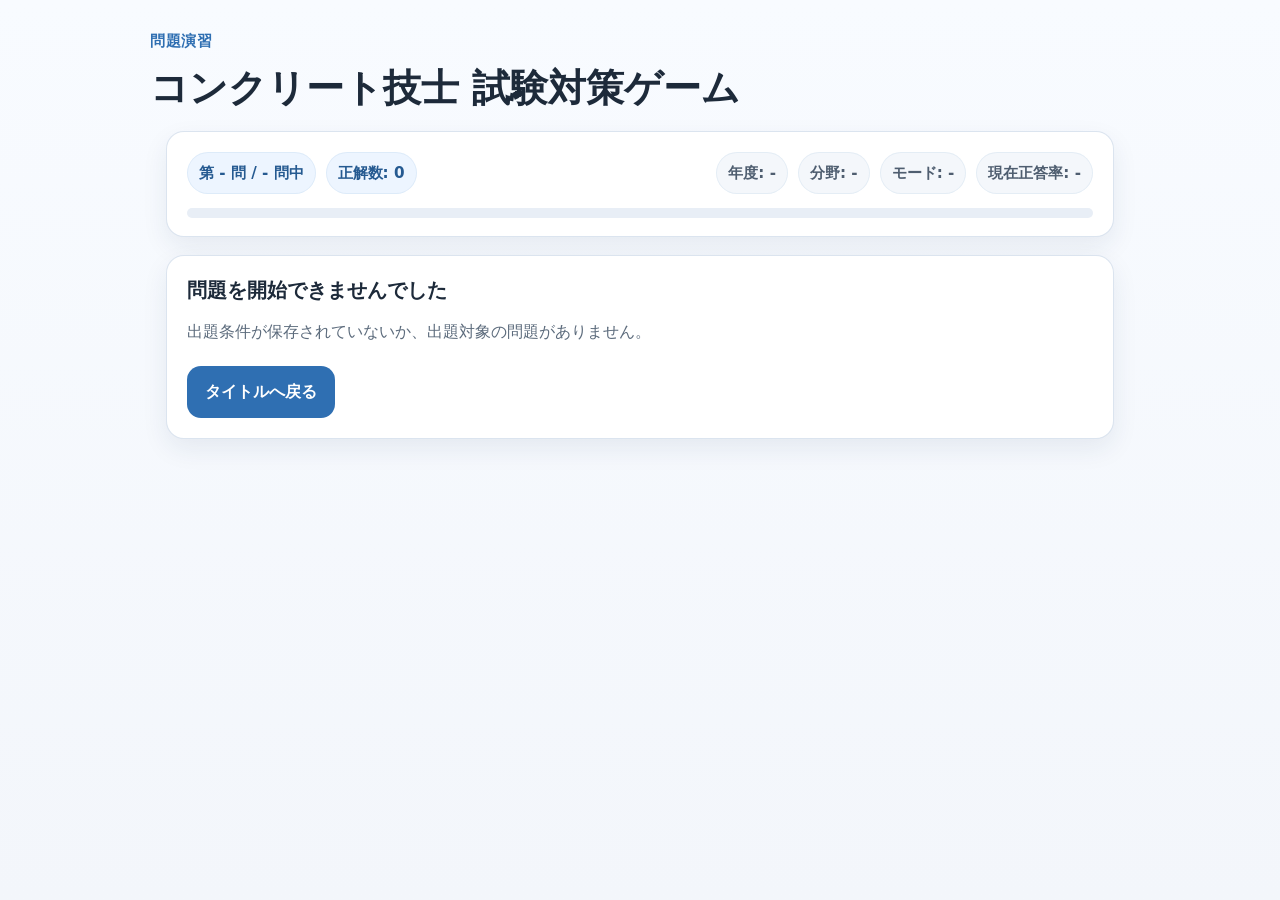
==== quiz.html @ 1d89bf24 "フォルダ移動" ====
<!DOCTYPE html>
<html lang="ja">
<head>
  <meta charset="UTF-8" />
  <meta name="viewport" content="width=device-width, initial-scale=1, viewport-fit=cover" />
  <title>問題演習 | コンクリート技士 試験対策ゲーム</title>
  <link rel="stylesheet" href="style.css" />
  <meta name="theme-color" content="#2f6fb2" />
  <link rel="manifest" href="manifest.webmanifest" />
  <link rel="icon" href="icon.svg" type="image/svg+xml" />
  <link rel="apple-touch-icon" href="apple-touch-icon.png" />
</head>
<body data-page="quiz">
  <div class="app-shell">
    <header class="page-header compact-header">
      <div class="header-inner">
        <p class="eyebrow">問題演習</p>
        <h1>コンクリート技士 試験対策ゲーム</h1>
      </div>
    </header>

    <main class="page-main">
      <section class="card quiz-status-card">
        <div class="quiz-topbar">
          <div class="status-group">
            <span class="badge" id="progressBadge">第 - 問 / - 問中</span>
            <span class="badge" id="scoreBadge">正解数: 0</span>
          </div>
          <div class="status-group">
            <span class="badge badge-muted" id="yearBadge">年度: -</span>
            <span class="badge badge-muted" id="categoryBadge">分野: -</span>
            <span class="badge badge-muted" id="modeBadge">モード: -</span>
            <span class="badge badge-muted" id="accuracyBadge">現在正答率: -</span>
          </div>
        </div>

        <div class="progressbar" aria-hidden="true">
          <div id="progressBarFill" class="progressbar-fill"></div>
        </div>
      </section>

      <section id="quizArea" class="card">
        <div class="meta-row">
          <div class="meta-tags" id="questionTags"></div>
        </div>

        <h2 class="question-number" id="questionNumber">問題 1</h2>
        <div class="question-stem" id="questionStem">問題文を読み込み中です。</div>

        <div id="optionsContainer" class="options-list" role="group" aria-label="選択肢一覧"></div>

        <div id="feedbackArea" class="feedback-area is-hidden" aria-live="polite">
          <div id="feedbackResult" class="feedback-result"></div>
          <div class="explanation-box">
            <h3>解説</h3>
            <p id="explanationText"></p>
          </div>
        </div>

        <div class="action-row action-row-spread">
          <button id="backToTitleButton" class="button button-secondary" type="button">タイトルへ戻る</button>
          <button id="nextButton" class="button button-primary is-hidden" type="button">次の問題へ</button>
        </div>
      </section>

      <section id="quizFallback" class="card is-hidden">
        <h2 class="section-title">問題を開始できませんでした</h2>
        <p class="text-block">
          出題条件が保存されていないか、出題対象の問題がありません。
        </p>
        <div class="action-row">
          <a href="index.html" class="button button-primary">タイトルへ戻る</a>
        </div>
      </section>
    </main>
  </div>

  <script src="questions.js"></script>
  <script src="app.js"></script>
  <script>if ("serviceWorker" in navigator) { window.addEventListener("load", () => navigator.serviceWorker.register("./service-worker.js").catch(() => {})); }</script>
</body>
</html>
---- style.css ----
:root {
  --bg: #f3f6fb;
  --card: #ffffff;
  --text: #1d2a3a;
  --text-sub: #5c6b7c;
  --line: #d8e2ee;
  --primary: #2f6fb2;
  --primary-dark: #255a91;
  --secondary: #eef4fb;
  --success: #1d8f57;
  --success-bg: #e8f7ef;
  --danger: #bf3f3f;
  --danger-bg: #fdeeee;
  --warning: #b97311;
  --shadow: 0 10px 26px rgba(24, 55, 92, 0.08);
  --radius: 18px;
  --radius-sm: 12px;
  --container: 980px;
  --tap-min: 52px;
}

*,
*::before,
*::after {
  box-sizing: border-box;
}

html {
  font-size: 16px;
  -webkit-text-size-adjust: 100%;
}

body {
  margin: 0;
  font-family: "Hiragino Sans", "Yu Gothic", "Meiryo", system-ui, -apple-system, BlinkMacSystemFont, sans-serif;
  color: var(--text);
  background: linear-gradient(180deg, #f8fbff 0%, #f3f6fb 100%);
  line-height: 1.75;
  word-break: break-word;
  overflow-wrap: anywhere;
}

img {
  max-width: 100%;
}

a {
  color: inherit;
  text-decoration: none;
}

code {
  padding: 0.1em 0.35em;
  border-radius: 8px;
  background: #eff4fa;
  font-family: Consolas, Monaco, monospace;
  font-size: 0.95em;
}

.app-shell {
  min-height: 100dvh;
}

.page-header {
  padding: 28px 16px 12px;
}

.compact-header {
  padding-bottom: 6px;
}

.header-inner {
  width: min(100%, var(--container));
  margin: 0 auto;
}

.eyebrow {
  margin: 0 0 8px;
  font-size: 0.95rem;
  font-weight: 700;
  color: var(--primary);
  letter-spacing: 0.04em;
}

h1 {
  margin: 0;
  font-size: clamp(1.8rem, 3.8vw, 2.4rem);
  line-height: 1.3;
}

.lead {
  margin: 14px 0 0;
  color: var(--text-sub);
  font-size: 1rem;
}

.page-main {
  width: min(100%, var(--container));
  margin: 0 auto;
  padding: 12px 16px 32px;
}

.card {
  background: var(--card);
  border: 1px solid rgba(216, 226, 238, 0.9);
  border-radius: var(--radius);
  padding: 20px;
  box-shadow: var(--shadow);
  margin-bottom: 18px;
}

.section-title {
  margin: 0 0 14px;
  font-size: 1.25rem;
  line-height: 1.4;
}

.settings-form {
  display: block;
}

.form-grid {
  display: grid;
  grid-template-columns: repeat(2, minmax(0, 1fr));
  gap: 16px;
}

.form-group {
  display: flex;
  flex-direction: column;
  gap: 8px;
}

label {
  font-weight: 700;
  color: var(--text);
}

select,
input,
button,
textarea {
  font: inherit;
}

select {
  width: 100%;
  min-height: 50px;
  padding: 12px 14px;
  border: 1px solid var(--line);
  border-radius: 12px;
  background: #fff;
  color: var(--text);
}

.info-box {
  margin-top: 18px;
  padding: 16px;
  border-radius: 14px;
  background: #f7fafe;
  border: 1px solid #dbe7f3;
}

.info-box h3 {
  margin: 0 0 8px;
  font-size: 1rem;
}

.feature-list {
  margin: 0;
  padding-left: 1.1em;
  color: var(--text-sub);
}

.feature-list li + li {
  margin-top: 6px;
}

.action-row {
  display: flex;
  flex-wrap: wrap;
  gap: 12px;
  margin-top: 20px;
}

.action-row-spread {
  justify-content: space-between;
  align-items: center;
}

.button {
  display: inline-flex;
  align-items: center;
  justify-content: center;
  min-height: var(--tap-min);
  padding: 12px 18px;
  border: none;
  border-radius: 14px;
  cursor: pointer;
  font-weight: 700;
  text-align: center;
  transition: transform 0.16s ease, opacity 0.16s ease, background 0.16s ease;
}

.button:hover {
  transform: translateY(-1px);
}

.button:disabled {
  opacity: 0.55;
  cursor: not-allowed;
  transform: none;
}

.button-large {
  min-width: 180px;
}

.button-primary {
  background: var(--primary);
  color: #fff;
}

.button-primary:hover {
  background: var(--primary-dark);
}

.button-secondary {
  background: var(--secondary);
  color: var(--primary-dark);
  border: 1px solid #d7e5f5;
}

.form-message {
  margin: 14px 0 0;
  color: var(--danger);
  font-weight: 700;
  min-height: 1.5em;
}

.dashboard-grid,
.result-summary-grid {
  display: grid;
  grid-template-columns: repeat(4, minmax(0, 1fr));
  gap: 14px;
}

.dashboard-card {
  padding: 16px;
  border-radius: 14px;
  background: #f8fbff;
  border: 1px solid #dce8f5;
}

.dashboard-card.large {
  padding: 18px;
}

.dashboard-label {
  display: block;
  color: var(--text-sub);
  font-size: 0.92rem;
  margin-bottom: 8px;
}

.dashboard-card strong {
  font-size: 1.35rem;
  line-height: 1.3;
}

.text-block {
  margin: 0 0 12px;
  color: var(--text-sub);
}

.text-block:last-child {
  margin-bottom: 0;
}

.quiz-status-card {
  padding-bottom: 18px;
}

.quiz-topbar {
  display: flex;
  justify-content: space-between;
  gap: 12px;
  flex-wrap: wrap;
}

.status-group {
  display: flex;
  flex-wrap: wrap;
  gap: 10px;
}

.badge {
  display: inline-flex;
  align-items: center;
  min-height: 38px;
  padding: 8px 12px;
  border-radius: 999px;
  background: #edf5ff;
  color: var(--primary-dark);
  font-weight: 700;
  font-size: 0.95rem;
}

.badge-muted {
  background: #f4f7fb;
  color: #4f5e70;
}

.progressbar {
  width: 100%;
  height: 10px;
  margin-top: 14px;
  border-radius: 999px;
  background: #e8eef6;
  overflow: hidden;
}

.progressbar-fill {
  width: 0%;
  height: 100%;
  background: linear-gradient(90deg, #2f6fb2 0%, #5c98d6 100%);
  transition: width 0.24s ease;
}

.meta-row {
  display: flex;
  justify-content: space-between;
  align-items: center;
  gap: 10px;
  margin-bottom: 8px;
}

.meta-tags {
  display: flex;
  flex-wrap: wrap;
  gap: 8px;
}

.tag-chip {
  display: inline-flex;
  align-items: center;
  padding: 6px 10px;
  border-radius: 999px;
  background: #f3f7fc;
  border: 1px solid #d9e4f0;
  color: #445467;
  font-size: 0.9rem;
  font-weight: 700;
}

.question-number {
  margin: 10px 0 12px;
  font-size: 1.25rem;
}

.question-stem {
  margin-bottom: 18px;
  padding: 16px;
  border-radius: 14px;
  background: #fbfdff;
  border: 1px solid #dde7f1;
  font-size: 1.04rem;
  line-height: 1.9;
  white-space: pre-wrap;
}

.options-list {
  display: grid;
  gap: 12px;
}

.option-button {
  width: 100%;
  min-height: 64px;
  padding: 16px 16px 16px 18px;
  border-radius: 16px;
  border: 1px solid #d7e3ef;
  background: #fff;
  text-align: left;
  color: var(--text);
  font-weight: 600;
  line-height: 1.75;
  cursor: pointer;
  transition: border-color 0.15s ease, background 0.15s ease, transform 0.15s ease;
}

.option-button:hover {
  border-color: #9fc0e3;
  background: #f8fbff;
}

.option-button:disabled {
  cursor: default;
  opacity: 1;
}

.option-button.correct {
  background: var(--success-bg);
  border-color: #7ad2a1;
  color: #155f3c;
}

.option-button.incorrect {
  background: var(--danger-bg);
  border-color: #ea9a9a;
  color: #8a2d2d;
}

.option-prefix {
  display: inline-flex;
  justify-content: center;
  align-items: center;
  width: 1.9em;
  height: 1.9em;
  margin-right: 10px;
  border-radius: 999px;
  background: #eef4fb;
  font-weight: 800;
  vertical-align: top;
}

.feedback-area {
  margin-top: 18px;
}

.feedback-result {
  margin-bottom: 12px;
  padding: 14px 16px;
  border-radius: 14px;
  font-weight: 800;
  font-size: 1rem;
}

.feedback-result.correct {
  color: #155f3c;
  background: var(--success-bg);
  border: 1px solid #9cddba;
}

.feedback-result.incorrect {
  color: #8a2d2d;
  background: var(--danger-bg);
  border: 1px solid #f1b1b1;
}

.explanation-box {
  padding: 16px;
  border-radius: 14px;
  background: #fafcff;
  border: 1px solid #dbe6f2;
}

.explanation-box h3 {
  margin: 0 0 8px;
  font-size: 1rem;
}

.explanation-box p {
  margin: 0;
  color: var(--text-sub);
  white-space: pre-wrap;
}

.review-list {
  display: grid;
  gap: 14px;
}

.review-card {
  padding: 16px;
  border-radius: 14px;
  background: #fbfdff;
  border: 1px solid #dde7f1;
}

.review-card h3 {
  margin: 0 0 10px;
  font-size: 1rem;
}

.review-meta {
  display: flex;
  flex-wrap: wrap;
  gap: 8px;
  margin-bottom: 10px;
}

.review-answer-row {
  display: grid;
  gap: 8px;
  margin-top: 10px;
}

.answer-line {
  padding: 10px 12px;
  border-radius: 12px;
  font-size: 0.96rem;
}

.answer-line.user {
  background: #fff4f4;
  border: 1px solid #f1c9c9;
}

.answer-line.correct {
  background: #edf9f2;
  border: 1px solid #b7e3ca;
}

.empty-message {
  margin: 0;
  color: var(--text-sub);
}

.is-hidden {
  display: none !important;
}

@media (max-width: 960px) {
  .dashboard-grid,
  .result-summary-grid {
    grid-template-columns: repeat(2, minmax(0, 1fr));
  }
}

@media (max-width: 720px) {
  .page-header {
    padding-top: 20px;
  }

  .card {
    padding: 16px;
    border-radius: 16px;
  }

  .form-grid {
    grid-template-columns: 1fr;
  }

  .quiz-topbar,
  .action-row-spread {
    flex-direction: column;
    align-items: stretch;
  }

  .button,
  .button-large {
    width: 100%;
  }

  .dashboard-grid,
  .result-summary-grid {
    grid-template-columns: 1fr;
  }

  .question-stem {
    padding: 14px;
    font-size: 1rem;
  }

  .option-button {
    min-height: 68px;
    padding: 14px 14px 14px 16px;
    font-size: 1rem;
  }

  .badge {
    width: 100%;
    justify-content: center;
  }
}

@media (max-width: 420px) {
  html {
    font-size: 15px;
  }

  .page-main {
    padding-left: 12px;
    padding-right: 12px;
  }

  .page-header {
    padding-left: 12px;
    padding-right: 12px;
  }

  h1 {
    font-size: 1.55rem;
  }

  .question-number {
    font-size: 1.14rem;
  }
}
.is-hidden {
  display: none !important;
}

.question-table-wrap {
  width: 100%;
  overflow-x: auto;
  margin-top: 12px;
  -webkit-overflow-scrolling: touch;
}

.question-table {
  width: 100%;
  min-width: 520px;
  border-collapse: collapse;
  background: #fff;
}

.question-table th,
.question-table td {
  border: 1px solid #d7e3ef;
  padding: 10px 12px;
  text-align: center;
  vertical-align: middle;
  white-space: nowrap;
}

.question-table th {
  background: #f3f7fc;
  font-weight: 700;
}

.feedback-result.is-correct {
  color: var(--success);
}

.feedback-result.is-wrong {
  color: var(--danger);
}

.option-button.correct {
  background: var(--success-bg);
  border-color: #a8dfc0;
}

.option-button.wrong {
  background: var(--danger-bg);
  border-color: #efb3b3;
}

.review-list {
  display: grid;
  gap: 16px;
}

.review-card {
  border: 1px solid #dce8f5;
  border-radius: 14px;
  padding: 16px;
  background: #fbfdff;
}

.review-meta {
  display: flex;
  flex-wrap: wrap;
  gap: 8px;
  margin-bottom: 10px;
}

.review-stem {
  margin-bottom: 12px;
  line-height: 1.85;
}

.review-options {
  list-style: none;
  padding: 0;
  margin: 0 0 12px;
  display: grid;
  gap: 8px;
}

.review-option {
  display: flex;
  gap: 10px;
  padding: 10px 12px;
  border: 1px solid #d7e3ef;
  border-radius: 12px;
  background: #fff;
}

.review-option.correct {
  background: var(--success-bg);
  border-color: #a8dfc0;
}

.review-option.wrong {
  background: var(--danger-bg);
  border-color: #efb3b3;
}

.review-option-label {
  font-weight: 700;
  min-width: 1.5em;
}

.review-explanation {
  line-height: 1.8;
}

.quick-note {
  margin: 12px 0 0;
  color: var(--text-sub);
  font-size: 0.95rem;
}

.badge {
  box-shadow: inset 0 0 0 1px rgba(47, 111, 178, 0.08);
}

.option-button {
  position: relative;
}

.option-button:active {
  transform: scale(0.995);
}

.option-button.correct,
.review-option.correct {
  border-color: #9ad3b3;
}

.option-button.wrong,
.review-option.wrong {
  border-color: #efb1b1;
}


.subtle-message {
  margin: 10px 0 0;
  color: var(--text-sub);
  min-height: 1.5em;
}

.button.is-hidden,
.is-hidden {
  display: none !important;
}

@media (max-width: 640px) {
  .action-row .button.button-large {
    width: 100%;
  }
}
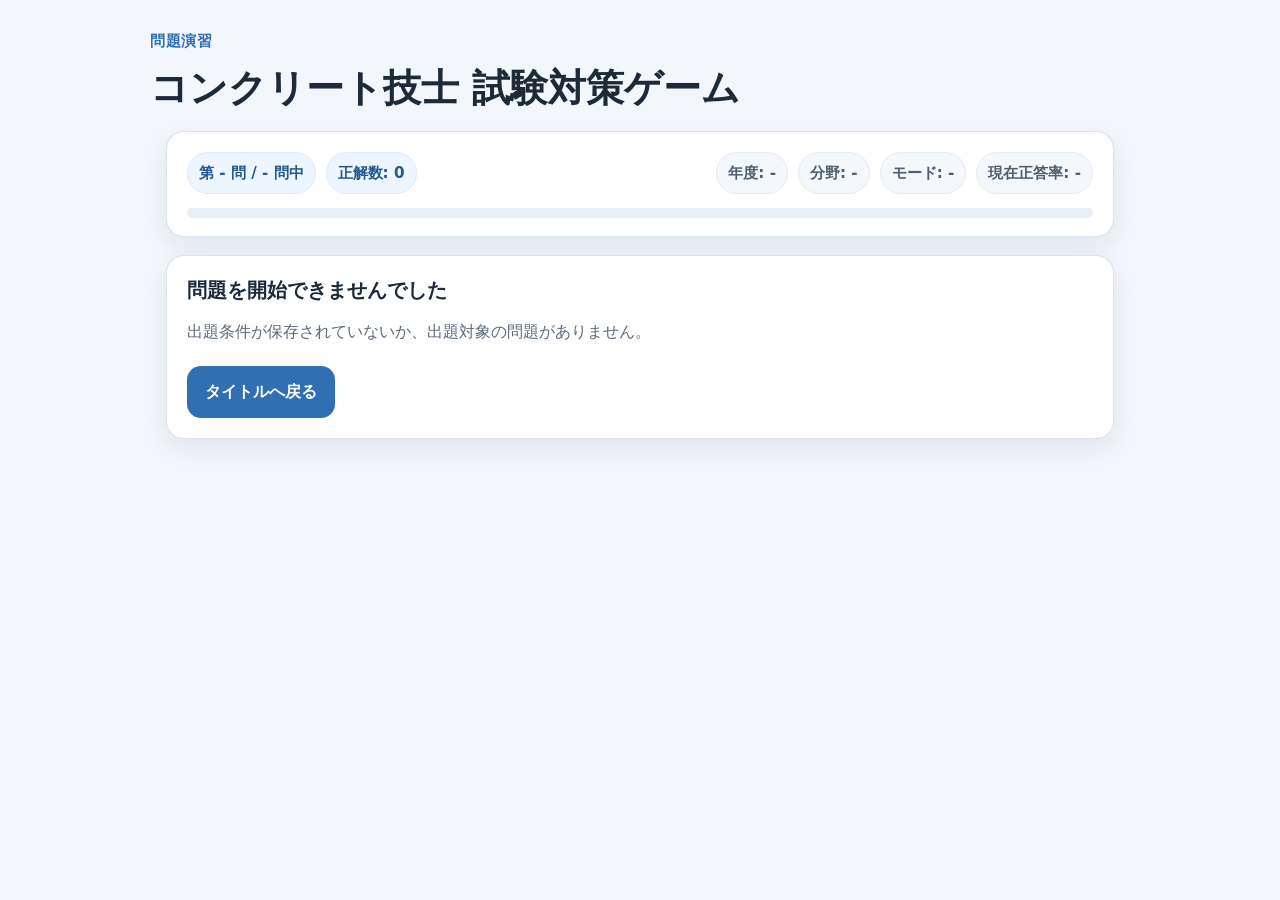
==== commit 150152b2: "ダークモード" ====
--- a/quiz.html
+++ b/quiz.html
@@ -4,13 +4,35 @@
   <meta charset="UTF-8" />
   <meta name="viewport" content="width=device-width, initial-scale=1, viewport-fit=cover" />
   <title>問題演習 | コンクリート技士 試験対策ゲーム</title>
-  <link rel="stylesheet" href="style.css" />
+  <link rel="stylesheet" href="style.css?v=20260420-2" />
+<script src="app.js?v=20260420-2"></script>
   <meta name="theme-color" content="#2f6fb2" />
-  <link rel="manifest" href="manifest.webmanifest" />
+  
   <link rel="icon" href="icon.svg" type="image/svg+xml" />
   <link rel="apple-touch-icon" href="apple-touch-icon.png" />
 </head>
 <body data-page="quiz">
+<script>
+(function () {
+  try {
+    const settings = JSON.parse(localStorage.getItem("concreteQuizSettings") || "{}");
+    const session = JSON.parse(localStorage.getItem("concreteQuizSession") || "{}");
+    const result = JSON.parse(localStorage.getItem("concreteQuizResult") || "{}");
+
+    const theme =
+      (session && session.settings && session.settings.theme) ||
+      (result && result.settings && result.settings.theme) ||
+      (settings && settings.theme) ||
+      "light";
+
+    if (theme === "dark") {
+      document.body.classList.add("theme-dark");
+    }
+  } catch (e) {
+    // 何もしない
+  }
+})();
+</script>
   <div class="app-shell">
     <header class="page-header compact-header">
       <div class="header-inner">
@@ -77,6 +99,6 @@
 
   <script src="questions.js"></script>
   <script src="app.js"></script>
-  <script>if ("serviceWorker" in navigator) { window.addEventListener("load", () => navigator.serviceWorker.register("./service-worker.js").catch(() => {})); }</script>
+ 
 </body>
 </html>
--- a/style.css
+++ b/style.css
@@ -1,3 +1,20 @@
+body.theme-dark {
+  --bg: #0f131a;
+  --card: #171c24;
+  --text: #eef3f8;
+  --text-sub: #a7b3c2;
+  --line: #2a3442;
+  --primary: #6aa8ff;
+  --primary-dark: #8bbcff;
+  --secondary: #202733;
+  --success: #47c27d;
+  --success-bg: #13271c;
+  --danger: #ff7b7b;
+  --danger-bg: #2c1618;
+  --warning: #ffbf69;
+  --shadow: 0 12px 30px rgba(0, 0, 0, 0.34);
+  color-scheme: dark;
+}
 :root {
   --bg: #f3f6fb;
   --card: #ffffff;
@@ -34,7 +51,7 @@
   margin: 0;
   font-family: "Hiragino Sans", "Yu Gothic", "Meiryo", system-ui, -apple-system, BlinkMacSystemFont, sans-serif;
   color: var(--text);
-  background: linear-gradient(180deg, #f8fbff 0%, #f3f6fb 100%);
+  background: var(--bg);
   line-height: 1.75;
   word-break: break-word;
   overflow-wrap: anywhere;
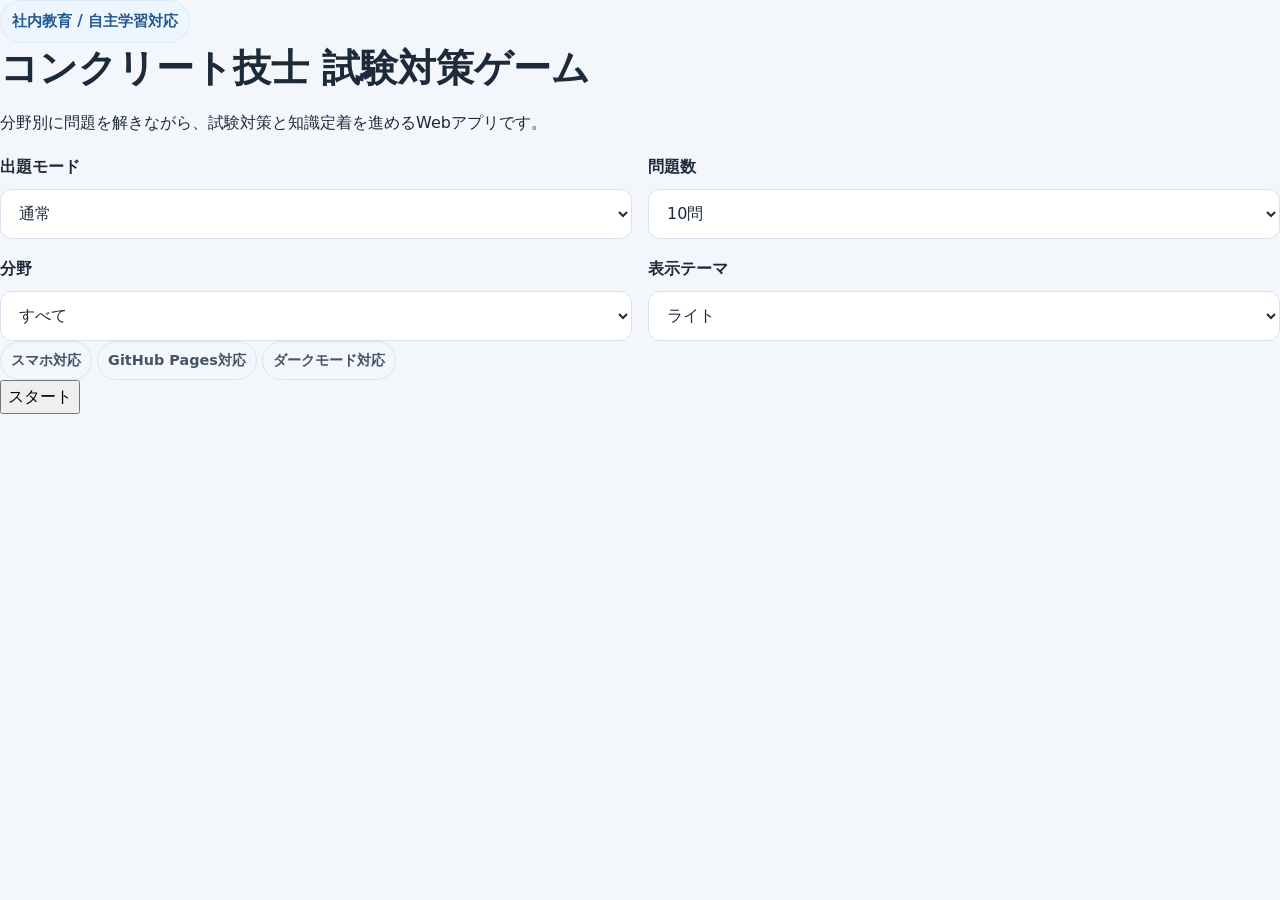
==== commit f3f145b4: "index,app,quiz張替え" ====
--- a/quiz.html
+++ b/quiz.html
@@ -3,102 +3,61 @@
 <head>
   <meta charset="UTF-8" />
   <meta name="viewport" content="width=device-width, initial-scale=1, viewport-fit=cover" />
-  <title>問題演習 | コンクリート技士 試験対策ゲーム</title>
-  <link rel="stylesheet" href="style.css?v=20260420-2" />
-<script src="app.js?v=20260420-2"></script>
-  <meta name="theme-color" content="#2f6fb2" />
-  
-  <link rel="icon" href="icon.svg" type="image/svg+xml" />
-  <link rel="apple-touch-icon" href="apple-touch-icon.png" />
+  <title>問題 | コンクリート技士 試験対策ゲーム</title>
+  <link rel="stylesheet" href="style.css?v=20260421-3" />
 </head>
-<body data-page="quiz">
-<script>
-(function () {
-  try {
-    const settings = JSON.parse(localStorage.getItem("concreteQuizSettings") || "{}");
-    const session = JSON.parse(localStorage.getItem("concreteQuizSession") || "{}");
-    const result = JSON.parse(localStorage.getItem("concreteQuizResult") || "{}");
+<body>
+  <script>
+    (function () {
+      try {
+        var theme = localStorage.getItem('theme') || 'light';
+        if (theme === 'dark') {
+          document.body.classList.add('theme-dark');
+        }
+      } catch (e) {}
+    })();
+  </script>
 
-    const theme =
-      (session && session.settings && session.settings.theme) ||
-      (result && result.settings && result.settings.theme) ||
-      (settings && settings.theme) ||
-      "light";
+  <main class="page-container quiz-shell">
+    <section id="quizArea" class="quiz-card">
+      <header class="quiz-header">
+        <div class="quiz-header-top">
+          <span id="modeBadge" class="badge">通常</span>
+          <span id="accuracyBadge" class="badge">正答率 --</span>
+        </div>
 
-    if (theme === "dark") {
-      document.body.classList.add("theme-dark");
-    }
-  } catch (e) {
-    // 何もしない
-  }
-})();
-</script>
-  <div class="app-shell">
-    <header class="page-header compact-header">
-      <div class="header-inner">
-        <p class="eyebrow">問題演習</p>
-        <h1>コンクリート技士 試験対策ゲーム</h1>
-      </div>
-    </header>
+        <h1 class="quiz-title">問題演習</h1>
 
-    <main class="page-main">
-      <section class="card quiz-status-card">
-        <div class="quiz-topbar">
-          <div class="status-group">
-            <span class="badge" id="progressBadge">第 - 問 / - 問中</span>
-            <span class="badge" id="scoreBadge">正解数: 0</span>
+        <div class="progress-wrap">
+          <div class="progress-meta">
+            <span id="progressText" class="progress-text">1 / 10</span>
+            <span id="categoryBadge" class="tag-chip">分野: --</span>
           </div>
-          <div class="status-group">
-            <span class="badge badge-muted" id="yearBadge">年度: -</span>
-            <span class="badge badge-muted" id="categoryBadge">分野: -</span>
-            <span class="badge badge-muted" id="modeBadge">モード: -</span>
-            <span class="badge badge-muted" id="accuracyBadge">現在正答率: -</span>
+          <div class="progress-bar">
+            <div id="progressFill" class="progress-fill"></div>
           </div>
         </div>
+      </header>
 
-        <div class="progressbar" aria-hidden="true">
-          <div id="progressBarFill" class="progressbar-fill"></div>
-        </div>
+      <section class="question-box">
+        <div id="questionNumber" class="question-number">第1問</div>
+        <div id="questionText" class="question-stem">ここに問題文が表示されます。</div>
       </section>
 
-      <section id="quizArea" class="card">
-        <div class="meta-row">
-          <div class="meta-tags" id="questionTags"></div>
-        </div>
+      <section id="optionsArea" class="option-list"></section>
 
-        <h2 class="question-number" id="questionNumber">問題 1</h2>
-        <div class="question-stem" id="questionStem">問題文を読み込み中です。</div>
-
-        <div id="optionsContainer" class="options-list" role="group" aria-label="選択肢一覧"></div>
-
-        <div id="feedbackArea" class="feedback-area is-hidden" aria-live="polite">
-          <div id="feedbackResult" class="feedback-result"></div>
-          <div class="explanation-box">
-            <h3>解説</h3>
-            <p id="explanationText"></p>
-          </div>
-        </div>
-
-        <div class="action-row action-row-spread">
-          <button id="backToTitleButton" class="button button-secondary" type="button">タイトルへ戻る</button>
-          <button id="nextButton" class="button button-primary is-hidden" type="button">次の問題へ</button>
-        </div>
+      <section id="feedbackArea" class="feedback-area hidden">
+        <div id="answerStatus" class="answer-status"></div>
+        <div id="explanationBox" class="explanation-box"></div>
       </section>
 
-      <section id="quizFallback" class="card is-hidden">
-        <h2 class="section-title">問題を開始できませんでした</h2>
-        <p class="text-block">
-          出題条件が保存されていないか、出題対象の問題がありません。
-        </p>
-        <div class="action-row">
-          <a href="index.html" class="button button-primary">タイトルへ戻る</a>
-        </div>
-      </section>
-    </main>
-  </div>
+      <div class="button-row quiz-button-row">
+        <button type="button" id="nextButton" class="primary-button hidden">次へ</button>
+      </div>
+    </section>
+  </main>
 
-  <script src="questions.js"></script>
-  <script src="app.js"></script>
- 
+  <script src="questions.js?v=20260421-3"></script>
+  <script src="app.js?v=20260421-3"></script>
 </body>
 </html>
--- a/style.css
+++ b/style.css
@@ -379,8 +379,9 @@
   margin-bottom: 18px;
   padding: 16px;
   border-radius: 14px;
-  background: #fbfdff;
-  border: 1px solid #dde7f1;
+  background: var(--secondary);
+  border: 1px solid var(--line);
+  color: var(--text);
   font-size: 1.04rem;
   line-height: 1.9;
   white-space: pre-wrap;
@@ -396,8 +397,8 @@
   min-height: 64px;
   padding: 16px 16px 16px 18px;
   border-radius: 16px;
-  border: 1px solid #d7e3ef;
-  background: #fff;
+  border: 1px solid var(--line);
+  background: var(--card);
   text-align: left;
   color: var(--text);
   font-weight: 600;
@@ -405,10 +406,9 @@
   cursor: pointer;
   transition: border-color 0.15s ease, background 0.15s ease, transform 0.15s ease;
 }
-
 .option-button:hover {
-  border-color: #9fc0e3;
-  background: #f8fbff;
+  border-color: var(--primary);
+  background: var(--secondary);
 }
 
 .option-button:disabled {
@@ -468,8 +468,8 @@
 .explanation-box {
   padding: 16px;
   border-radius: 14px;
-  background: #fafcff;
-  border: 1px solid #dbe6f2;
+  background: var(--secondary);
+  border: 1px solid var(--line);
 }
 
 .explanation-box h3 {
@@ -489,10 +489,10 @@
 }
 
 .review-card {
+  border: 1px solid var(--line);
+  border-radius: 14px;
   padding: 16px;
-  border-radius: 14px;
-  background: #fbfdff;
-  border: 1px solid #dde7f1;
+  background: var(--secondary);
 }
 
 .review-card h3 {
@@ -701,9 +701,10 @@
   display: flex;
   gap: 10px;
   padding: 10px 12px;
-  border: 1px solid #d7e3ef;
+  border: 1px solid var(--line);
   border-radius: 12px;
-  background: #fff;
+  background: var(--card);
+  color: var(--text);
 }
 
 .review-option.correct {
@@ -770,3 +771,80 @@
     width: 100%;
   }
 }
+body.theme-dark .question-stem,
+body.theme-dark .option-button,
+body.theme-dark .review-option,
+body.theme-dark .review-stem,
+body.theme-dark .review-explanation,
+body.theme-dark #questionStem,
+body.theme-dark #optionsContainer button {
+  color: var(--text) !important;
+}
+
+body.theme-dark .option-button strong,
+body.theme-dark .review-option-label {
+  color: var(--text) !important;
+}
+
+/* ===== 問題画面ダークモード 最終上書き ===== */
+body.theme-dark .quiz-status-card,
+body.theme-dark #quizArea,
+body.theme-dark #quizFallback,
+body.theme-dark .question-stem,
+body.theme-dark #questionStem,
+body.theme-dark .options-list,
+body.theme-dark .option-button,
+body.theme-dark .explanation-box,
+body.theme-dark #feedbackResult,
+body.theme-dark .tag-chip,
+body.theme-dark .badge,
+body.theme-dark .badge-muted {
+  color: #eef3f8 !important;
+}
+
+body.theme-dark .question-stem,
+body.theme-dark #questionStem,
+body.theme-dark .question-stem *,
+body.theme-dark #questionStem *,
+body.theme-dark .option-button,
+body.theme-dark .option-button *,
+body.theme-dark .explanation-box,
+body.theme-dark .explanation-box *,
+body.theme-dark .tag-chip,
+body.theme-dark .badge,
+body.theme-dark .badge-muted {
+  color: #eef3f8 !important;
+  border-color: #2a3442 !important;
+}
+
+body.theme-dark .question-stem,
+body.theme-dark #questionStem {
+  background: #202733 !important;
+}
+
+body.theme-dark .option-button {
+  background: #171c24 !important;
+}
+
+body.theme-dark .option-button:hover {
+  background: #202733 !important;
+  border-color: #6aa8ff !important;
+}
+
+body.theme-dark .explanation-box {
+  background: #202733 !important;
+}
+
+body.theme-dark .badge,
+body.theme-dark .badge-muted,
+body.theme-dark .tag-chip {
+  background: #202733 !important;
+}
+
+body.theme-dark .question-table,
+body.theme-dark .question-table th,
+body.theme-dark .question-table td {
+  background: #171c24 !important;
+  color: #eef3f8 !important;
+  border-color: #2a3442 !important;
+}
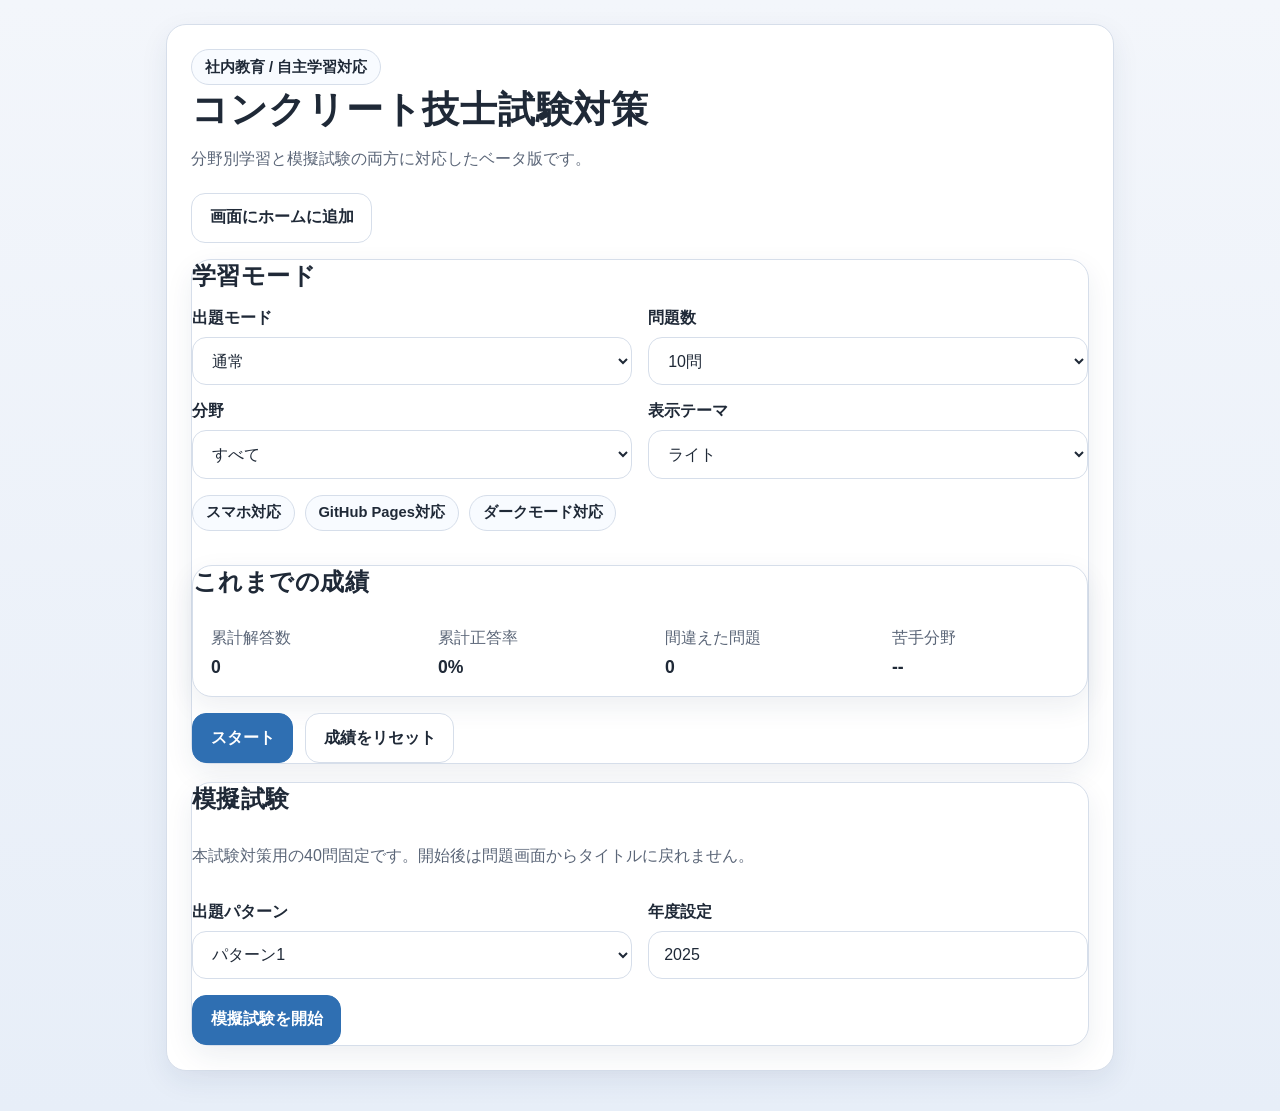
==== commit bef61a8c: "書き換え" ====
--- a/quiz.html
+++ b/quiz.html
@@ -3,8 +3,10 @@
 <head>
   <meta charset="UTF-8" />
   <meta name="viewport" content="width=device-width, initial-scale=1, viewport-fit=cover" />
-  <title>問題 | コンクリート技士 試験対策ゲーム</title>
-  <link rel="stylesheet" href="style.css?v=20260421-3" />
+  <title>問題 | コンクリート技士試験対策</title>
+  <link rel="stylesheet" href="style.css?v=20260421-5" />
+<link rel="manifest" href="/concrete-quiz/manifest.webmanifest" />
+<link rel="apple-touch-icon" href="/concrete-quiz/icon-192.png" />
 </head>
 <body>
   <script>
@@ -26,7 +28,10 @@
           <span id="accuracyBadge" class="badge">正答率 --</span>
         </div>
 
-        <h1 class="quiz-title">問題演習</h1>
+        <div class="title-row">
+          <h1 class="quiz-title">コンクリート技士試験対策</h1>
+          <a id="backToTitleLink" href="index.html" class="secondary-button link-button back-link-button">タイトルに戻る</a>
+        </div>
 
         <div class="progress-wrap">
           <div class="progress-meta">
@@ -57,7 +62,8 @@
     </section>
   </main>
 
-  <script src="questions.js?v=20260421-3"></script>
-  <script src="app.js?v=20260421-3"></script>
+  <script src="questions.js?v=20260421-6"></script>
+<script src="mock-exam.js?v=20260421-6"></script>
+<script src="app.js?v=20260421-6"></script>
 </body>
 </html>
--- a/style.css
+++ b/style.css
@@ -1,39 +1,45 @@
-body.theme-dark {
-  --bg: #0f131a;
-  --card: #171c24;
-  --text: #eef3f8;
-  --text-sub: #a7b3c2;
-  --line: #2a3442;
-  --primary: #6aa8ff;
-  --primary-dark: #8bbcff;
-  --secondary: #202733;
-  --success: #47c27d;
-  --success-bg: #13271c;
-  --danger: #ff7b7b;
-  --danger-bg: #2c1618;
-  --warning: #ffbf69;
-  --shadow: 0 12px 30px rgba(0, 0, 0, 0.34);
-  color-scheme: dark;
-}
 :root {
   --bg: #f3f6fb;
-  --card: #ffffff;
-  --text: #1d2a3a;
-  --text-sub: #5c6b7c;
-  --line: #d8e2ee;
+  --bg-soft: #e7eef8;
+  --surface: #ffffff;
+  --surface-2: #f8fbff;
+  --text: #1f2937;
+  --text-soft: #5b6678;
+  --border: #d6deea;
   --primary: #2f6fb2;
-  --primary-dark: #255a91;
-  --secondary: #eef4fb;
-  --success: #1d8f57;
+  --primary-strong: #215d98;
+  --accent: #e8f1fb;
+  --success: #1d8b5d;
   --success-bg: #e8f7ef;
-  --danger: #bf3f3f;
-  --danger-bg: #fdeeee;
-  --warning: #b97311;
-  --shadow: 0 10px 26px rgba(24, 55, 92, 0.08);
-  --radius: 18px;
-  --radius-sm: 12px;
-  --container: 980px;
-  --tap-min: 52px;
+  --success-border: #72c598;
+  --danger: #c73939;
+  --danger-bg: #fdecec;
+  --danger-border: #f0a2a2;
+  --shadow: 0 10px 28px rgba(24, 46, 84, 0.08);
+}
+
+body.theme-dark {
+  --bg: #0f1722;
+  --bg-soft: #121c2a;
+  --surface: #182334;
+  --surface-2: #1e2b3f;
+  --text: #eef4ff;
+  --text-soft: #b6c3d7;
+  --border: #314258;
+  --primary: #77afff;
+  --primary-strong: #9bc3ff;
+  --accent: #243650;
+
+  /* ここが重要：ダーク時の正解/不正解の視認性を最優先 */
+  --success: #b8f5cf;
+  --success-bg: #183626;
+  --success-border: #49b77b;
+
+  --danger: #ffd1d1;
+  --danger-bg: #442126;
+  --danger-border: #df6d78;
+
+  --shadow: 0 12px 28px rgba(0, 0, 0, 0.28);
 }
 
 *,
@@ -49,91 +55,109 @@
 
 body {
   margin: 0;
-  font-family: "Hiragino Sans", "Yu Gothic", "Meiryo", system-ui, -apple-system, BlinkMacSystemFont, sans-serif;
-  color: var(--text);
-  background: var(--bg);
+  min-height: 100vh;
+  font-family: -apple-system, BlinkMacSystemFont, "Segoe UI", "Hiragino Sans", "Yu Gothic UI", "Noto Sans JP", sans-serif;
+  background: linear-gradient(180deg, var(--bg) 0%, var(--bg-soft) 100%);
+  color: var(--text);
+  transition: background-color 0.2s ease, color 0.2s ease;
+}
+
+img,
+svg,
+canvas {
+  max-width: 100%;
+  height: auto;
+}
+
+a {
+  color: var(--primary);
+  text-decoration: none;
+}
+
+a:hover {
+  opacity: 0.92;
+}
+
+.hidden {
+  display: none !important;
+}
+
+.page-container {
+  width: min(100%, 980px);
+  margin: 0 auto;
+  padding: 24px 16px 40px;
+}
+
+.app-shell,
+.quiz-shell,
+.result-shell {
+  display: block;
+}
+
+.hero-card,
+.quiz-card,
+.result-card,
+.settings-card,
+.summary-card,
+.question-box,
+.explanation-box,
+.result-question-card {
+  background: var(--surface);
+  color: var(--text);
+  border: 1px solid var(--border);
+  border-radius: 20px;
+  box-shadow: var(--shadow);
+}
+
+.hero-card,
+.quiz-card,
+.result-card {
+  padding: 24px;
+}
+
+.page-title,
+.quiz-title,
+.result-title,
+.section-title {
+  margin: 0;
+  color: var(--text);
+  line-height: 1.35;
+  letter-spacing: 0.02em;
+}
+
+.page-title {
+  font-size: clamp(1.6rem, 3.5vw, 2.3rem);
+  font-weight: 800;
+}
+
+.quiz-title,
+.result-title {
+  font-size: clamp(1.3rem, 2.8vw, 1.8rem);
+  font-weight: 800;
+}
+
+.hero-head {
+  margin-bottom: 20px;
+}
+
+.hero-text,
+.result-lead,
+.progress-text,
+.stat-label,
+.review-label,
+.question-number {
+  color: var(--text-soft);
+}
+
+.hero-text,
+.result-lead {
+  margin-top: 10px;
   line-height: 1.75;
-  word-break: break-word;
-  overflow-wrap: anywhere;
-}
-
-img {
-  max-width: 100%;
-}
-
-a {
-  color: inherit;
-  text-decoration: none;
-}
-
-code {
-  padding: 0.1em 0.35em;
-  border-radius: 8px;
-  background: #eff4fa;
-  font-family: Consolas, Monaco, monospace;
-  font-size: 0.95em;
-}
-
-.app-shell {
-  min-height: 100dvh;
-}
-
-.page-header {
-  padding: 28px 16px 12px;
-}
-
-.compact-header {
-  padding-bottom: 6px;
-}
-
-.header-inner {
-  width: min(100%, var(--container));
-  margin: 0 auto;
-}
-
-.eyebrow {
-  margin: 0 0 8px;
-  font-size: 0.95rem;
-  font-weight: 700;
-  color: var(--primary);
-  letter-spacing: 0.04em;
-}
-
-h1 {
-  margin: 0;
-  font-size: clamp(1.8rem, 3.8vw, 2.4rem);
-  line-height: 1.3;
-}
-
-.lead {
-  margin: 14px 0 0;
-  color: var(--text-sub);
-  font-size: 1rem;
-}
-
-.page-main {
-  width: min(100%, var(--container));
-  margin: 0 auto;
-  padding: 12px 16px 32px;
-}
-
-.card {
-  background: var(--card);
-  border: 1px solid rgba(216, 226, 238, 0.9);
-  border-radius: var(--radius);
-  padding: 20px;
-  box-shadow: var(--shadow);
-  margin-bottom: 18px;
-}
-
-.section-title {
-  margin: 0 0 14px;
-  font-size: 1.25rem;
-  line-height: 1.4;
-}
-
-.settings-form {
-  display: block;
+}
+
+.form-stack {
+  display: grid;
+  gap: 16px;
 }
 
 .form-grid {
@@ -143,8 +167,7 @@
 }
 
 .form-group {
-  display: flex;
-  flex-direction: column;
+  display: grid;
   gap: 8px;
 }
 
@@ -153,262 +176,198 @@
   color: var(--text);
 }
 
+input,
 select,
-input,
+textarea {
+  width: 100%;
+  min-height: 48px;
+  padding: 0.85rem 0.95rem;
+  color: var(--text);
+  background: var(--surface);
+  border: 1px solid var(--border);
+  border-radius: 14px;
+  outline: none;
+  font-size: 1rem;
+}
+
+input:focus,
+select:focus,
+textarea:focus {
+  border-color: var(--primary);
+  box-shadow: 0 0 0 3px rgba(47, 111, 178, 0.18);
+}
+
+body.theme-dark input:focus,
+body.theme-dark select:focus,
+body.theme-dark textarea:focus {
+  box-shadow: 0 0 0 3px rgba(119, 175, 255, 0.24);
+}
+
 button,
-textarea {
-  font: inherit;
-}
-
-select {
-  width: 100%;
-  min-height: 50px;
-  padding: 12px 14px;
-  border: 1px solid var(--line);
-  border-radius: 12px;
-  background: #fff;
-  color: var(--text);
-}
-
-.info-box {
-  margin-top: 18px;
-  padding: 16px;
-  border-radius: 14px;
-  background: #f7fafe;
-  border: 1px solid #dbe7f3;
-}
-
-.info-box h3 {
-  margin: 0 0 8px;
-  font-size: 1rem;
-}
-
-.feature-list {
-  margin: 0;
-  padding-left: 1.1em;
-  color: var(--text-sub);
-}
-
-.feature-list li + li {
-  margin-top: 6px;
-}
-
-.action-row {
-  display: flex;
-  flex-wrap: wrap;
-  gap: 12px;
-  margin-top: 20px;
-}
-
-.action-row-spread {
-  justify-content: space-between;
-  align-items: center;
-}
-
-.button {
+.btn,
+.primary-button,
+.secondary-button,
+.option-button,
+.link-button {
   display: inline-flex;
   align-items: center;
   justify-content: center;
-  min-height: var(--tap-min);
-  padding: 12px 18px;
-  border: none;
+  min-height: 50px;
   border-radius: 14px;
+  border: 1px solid transparent;
+  padding: 0.85rem 1.1rem;
+  font-size: 1rem;
+  font-weight: 800;
   cursor: pointer;
-  font-weight: 700;
-  text-align: center;
-  transition: transform 0.16s ease, opacity 0.16s ease, background 0.16s ease;
-}
-
-.button:hover {
+  transition: transform 0.08s ease, background-color 0.15s ease, border-color 0.15s ease, opacity 0.15s ease;
+}
+
+button:hover,
+.primary-button:hover,
+.secondary-button:hover,
+.option-button:hover,
+.link-button:hover {
   transform: translateY(-1px);
 }
 
-.button:disabled {
-  opacity: 0.55;
-  cursor: not-allowed;
-  transform: none;
-}
-
-.button-large {
-  min-width: 180px;
-}
-
-.button-primary {
+button:active,
+.primary-button:active,
+.secondary-button:active,
+.option-button:active,
+.link-button:active {
+  transform: translateY(0);
+}
+
+.primary-button {
   background: var(--primary);
   color: #fff;
-}
-
-.button-primary:hover {
-  background: var(--primary-dark);
-}
-
-.button-secondary {
-  background: var(--secondary);
-  color: var(--primary-dark);
-  border: 1px solid #d7e5f5;
-}
-
-.form-message {
-  margin: 14px 0 0;
-  color: var(--danger);
-  font-weight: 700;
-  min-height: 1.5em;
-}
-
-.dashboard-grid,
-.result-summary-grid {
-  display: grid;
-  grid-template-columns: repeat(4, minmax(0, 1fr));
-  gap: 14px;
-}
-
-.dashboard-card {
-  padding: 16px;
-  border-radius: 14px;
-  background: #f8fbff;
-  border: 1px solid #dce8f5;
-}
-
-.dashboard-card.large {
-  padding: 18px;
-}
-
-.dashboard-label {
-  display: block;
-  color: var(--text-sub);
+  border-color: var(--primary);
+}
+
+.primary-button:hover {
+  background: var(--primary-strong);
+  border-color: var(--primary-strong);
+}
+
+.secondary-button,
+.link-button {
+  background: var(--surface);
+  color: var(--text);
+  border-color: var(--border);
+}
+
+.button-row {
+  display: flex;
+  gap: 12px;
+  flex-wrap: wrap;
+}
+
+.quiz-button-row,
+.result-actions {
+  margin-top: 18px;
+}
+
+.badge,
+.tag-chip {
+  display: inline-flex;
+  align-items: center;
+  justify-content: center;
+  gap: 0.35rem;
+  min-height: 36px;
+  padding: 0.45rem 0.8rem;
+  border-radius: 999px;
+  border: 1px solid var(--border);
+  background: var(--surface-2);
+  color: var(--text);
   font-size: 0.92rem;
-  margin-bottom: 8px;
-}
-
-.dashboard-card strong {
-  font-size: 1.35rem;
-  line-height: 1.3;
-}
-
-.text-block {
-  margin: 0 0 12px;
-  color: var(--text-sub);
-}
-
-.text-block:last-child {
-  margin-bottom: 0;
-}
-
-.quiz-status-card {
-  padding-bottom: 18px;
-}
-
-.quiz-topbar {
+  font-weight: 800;
+}
+
+.info-row {
+  display: flex;
+  flex-wrap: wrap;
+  gap: 10px;
+}
+
+.quiz-header {
+  display: grid;
+  gap: 16px;
+  margin-bottom: 18px;
+}
+
+.quiz-header-top {
+  display: flex;
+  flex-wrap: wrap;
+  gap: 10px;
+}
+
+.progress-wrap {
+  display: grid;
+  gap: 8px;
+}
+
+.progress-meta {
   display: flex;
   justify-content: space-between;
   gap: 12px;
   flex-wrap: wrap;
 }
 
-.status-group {
-  display: flex;
-  flex-wrap: wrap;
-  gap: 10px;
-}
-
-.badge {
-  display: inline-flex;
-  align-items: center;
-  min-height: 38px;
-  padding: 8px 12px;
+.progress-bar {
+  width: 100%;
+  height: 12px;
   border-radius: 999px;
-  background: #edf5ff;
-  color: var(--primary-dark);
-  font-weight: 700;
-  font-size: 0.95rem;
-}
-
-.badge-muted {
-  background: #f4f7fb;
-  color: #4f5e70;
-}
-
-.progressbar {
-  width: 100%;
-  height: 10px;
-  margin-top: 14px;
-  border-radius: 999px;
-  background: #e8eef6;
+  background: var(--surface-2);
+  border: 1px solid var(--border);
   overflow: hidden;
 }
 
-.progressbar-fill {
+.progress-fill {
   width: 0%;
   height: 100%;
-  background: linear-gradient(90deg, #2f6fb2 0%, #5c98d6 100%);
-  transition: width 0.24s ease;
-}
-
-.meta-row {
-  display: flex;
-  justify-content: space-between;
-  align-items: center;
-  gap: 10px;
-  margin-bottom: 8px;
-}
-
-.meta-tags {
-  display: flex;
-  flex-wrap: wrap;
-  gap: 8px;
-}
-
-.tag-chip {
-  display: inline-flex;
-  align-items: center;
-  padding: 6px 10px;
-  border-radius: 999px;
-  background: #f3f7fc;
-  border: 1px solid #d9e4f0;
-  color: #445467;
-  font-size: 0.9rem;
+  background: linear-gradient(90deg, var(--primary), var(--primary-strong));
+  transition: width 0.2s ease;
+}
+
+.question-box {
+  padding: 18px;
+  margin-bottom: 18px;
+}
+
+.question-number {
+  font-size: 0.95rem;
   font-weight: 700;
-}
-
-.question-number {
-  margin: 10px 0 12px;
-  font-size: 1.25rem;
+  margin-bottom: 10px;
 }
 
 .question-stem {
-  margin-bottom: 18px;
-  padding: 16px;
-  border-radius: 14px;
-  background: var(--secondary);
-  border: 1px solid var(--line);
-  color: var(--text);
-  font-size: 1.04rem;
-  line-height: 1.9;
-  white-space: pre-wrap;
-}
-
-.options-list {
+  color: var(--text);
+  font-size: clamp(1.05rem, 2.5vw, 1.22rem);
+  line-height: 1.8;
+  font-weight: 800;
+}
+
+.option-list {
   display: grid;
   gap: 12px;
 }
 
 .option-button {
   width: 100%;
-  min-height: 64px;
-  padding: 16px 16px 16px 18px;
-  border-radius: 16px;
-  border: 1px solid var(--line);
-  background: var(--card);
+  justify-content: flex-start;
+  align-items: flex-start;
   text-align: left;
-  color: var(--text);
-  font-weight: 600;
-  line-height: 1.75;
-  cursor: pointer;
-  transition: border-color 0.15s ease, background 0.15s ease, transform 0.15s ease;
-}
+  gap: 10px;
+  background: var(--surface);
+  color: var(--text);
+  border: 1px solid var(--border);
+  line-height: 1.7;
+  padding: 1rem 1rem;
+}
+
 .option-button:hover {
+  background: var(--surface-2);
   border-color: var(--primary);
-  background: var(--secondary);
 }
 
 .option-button:disabled {
@@ -416,142 +375,282 @@
   opacity: 1;
 }
 
+.option-label {
+  font-weight: 900;
+  min-width: 2em;
+}
+
+.option-text {
+  flex: 1;
+}
+
+/* 選択したもの */
+.option-button.selected {
+  outline: 2px solid transparent;
+}
+
+/* 正解 */
 .option-button.correct {
+  background: var(--success-bg) !important;
+  border: 2px solid var(--success-border) !important;
+  color: var(--success) !important;
+  box-shadow: inset 0 0 0 1px rgba(255,255,255,0.03);
+}
+
+.option-button.correct .option-label,
+.option-button.correct .option-text {
+  color: var(--success) !important;
+  font-weight: 900;
+}
+
+/* 不正解 */
+.option-button.incorrect {
+  background: var(--danger-bg) !important;
+  border: 2px solid var(--danger-border) !important;
+  color: var(--danger) !important;
+  box-shadow: inset 0 0 0 1px rgba(255,255,255,0.03);
+}
+
+.option-button.incorrect .option-label,
+.option-button.incorrect .option-text {
+  color: var(--danger) !important;
+  font-weight: 900;
+}
+
+/* ダーク時の見やすさ強化 */
+body.theme-dark .option-button.correct {
+  background: #1b3e2a !important;
+  border-color: #5dcd8d !important;
+  color: #d8ffe7 !important;
+}
+
+body.theme-dark .option-button.correct .option-label,
+body.theme-dark .option-button.correct .option-text {
+  color: #d8ffe7 !important;
+}
+
+body.theme-dark .option-button.incorrect {
+  background: #53272d !important;
+  border-color: #ff8d99 !important;
+  color: #ffe0e3 !important;
+}
+
+body.theme-dark .option-button.incorrect .option-label,
+body.theme-dark .option-button.incorrect .option-text {
+  color: #ffe0e3 !important;
+}
+
+.feedback-area {
+  margin-top: 16px;
+  display: grid;
+  gap: 12px;
+}
+
+.answer-status {
+  border-radius: 14px;
+  padding: 12px 14px;
+  font-weight: 900;
+  border: 1px solid var(--border);
+  background: var(--surface-2);
+  color: var(--text);
+}
+
+.status-correct {
   background: var(--success-bg);
-  border-color: #7ad2a1;
-  color: #155f3c;
-}
-
-.option-button.incorrect {
+  color: var(--success);
+  border-color: var(--success-border);
+}
+
+.status-incorrect {
   background: var(--danger-bg);
-  border-color: #ea9a9a;
-  color: #8a2d2d;
-}
-
-.option-prefix {
-  display: inline-flex;
-  justify-content: center;
-  align-items: center;
-  width: 1.9em;
-  height: 1.9em;
-  margin-right: 10px;
-  border-radius: 999px;
-  background: #eef4fb;
-  font-weight: 800;
-  vertical-align: top;
-}
-
-.feedback-area {
-  margin-top: 18px;
-}
-
-.feedback-result {
-  margin-bottom: 12px;
-  padding: 14px 16px;
-  border-radius: 14px;
-  font-weight: 800;
-  font-size: 1rem;
-}
-
-.feedback-result.correct {
-  color: #155f3c;
-  background: var(--success-bg);
-  border: 1px solid #9cddba;
-}
-
-.feedback-result.incorrect {
-  color: #8a2d2d;
-  background: var(--danger-bg);
-  border: 1px solid #f1b1b1;
+  color: var(--danger);
+  border-color: var(--danger-border);
+}
+
+body.theme-dark .status-correct {
+  background: #1b3e2a;
+  color: #d8ffe7;
+  border-color: #5dcd8d;
+}
+
+body.theme-dark .status-incorrect {
+  background: #53272d;
+  color: #ffe0e3;
+  border-color: #ff8d99;
 }
 
 .explanation-box {
   padding: 16px;
+  background: var(--surface-2);
+  color: var(--text);
+  border-radius: 16px;
+  border: 1px solid var(--border);
+}
+
+.explanation-title {
+  font-size: 1rem;
+  font-weight: 900;
+  color: var(--text);
+  margin-bottom: 8px;
+}
+
+.explanation-answer {
+  margin-bottom: 10px;
+  font-weight: 800;
+  color: var(--text);
+  line-height: 1.7;
+}
+
+.explanation-body {
+  color: var(--text);
+  line-height: 1.8;
+}
+
+.summary-grid {
+  display: grid;
+  grid-template-columns: repeat(4, minmax(0, 1fr));
+  gap: 14px;
+  margin-top: 18px;
+}
+
+.stat-box {
+  padding: 18px;
+}
+
+.stat-value {
+  margin-top: 8px;
+  font-size: 1.65rem;
+  font-weight: 900;
+  color: var(--primary);
+  line-height: 1.2;
+}
+
+.stat-value-small {
+  font-size: 1.1rem;
+  color: var(--text);
+}
+
+.review-section {
+  margin-top: 24px;
+}
+
+.review-list {
+  display: grid;
+  gap: 16px;
+}
+
+.result-question-card {
+  padding: 18px;
+}
+
+.review-top {
+  display: flex;
+  justify-content: space-between;
+  gap: 12px;
+  align-items: center;
+  flex-wrap: wrap;
+  margin-bottom: 12px;
+}
+
+.review-number {
+  font-weight: 800;
+  color: var(--text-soft);
+}
+
+.review-badge {
+  display: inline-flex;
+  align-items: center;
+  justify-content: center;
+  min-height: 34px;
+  padding: 0.35rem 0.75rem;
+  border-radius: 999px;
+  font-weight: 900;
+  border: 1px solid transparent;
+}
+
+.review-badge-correct {
+  background: var(--success-bg);
+  color: var(--success);
+  border-color: var(--success-border);
+}
+
+.review-badge-incorrect {
+  background: var(--danger-bg);
+  color: var(--danger);
+  border-color: var(--danger-border);
+}
+
+body.theme-dark .review-badge-correct {
+  background: #1b3e2a;
+  color: #d8ffe7;
+  border-color: #5dcd8d;
+}
+
+body.theme-dark .review-badge-incorrect {
+  background: #53272d;
+  color: #ffe0e3;
+  border-color: #ff8d99;
+}
+
+.review-question {
+  color: var(--text);
+  line-height: 1.8;
+  font-weight: 800;
+  margin-bottom: 14px;
+}
+
+.review-answer-block {
+  display: grid;
+  gap: 10px;
+  margin-bottom: 14px;
+}
+
+.review-line {
+  display: grid;
+  gap: 6px;
+  padding: 12px;
   border-radius: 14px;
-  background: var(--secondary);
-  border: 1px solid var(--line);
-}
-
-.explanation-box h3 {
-  margin: 0 0 8px;
-  font-size: 1rem;
-}
-
-.explanation-box p {
-  margin: 0;
-  color: var(--text-sub);
-  white-space: pre-wrap;
-}
-
-.review-list {
-  display: grid;
-  gap: 14px;
-}
-
-.review-card {
-  border: 1px solid var(--line);
-  border-radius: 14px;
-  padding: 16px;
-  background: var(--secondary);
-}
-
-.review-card h3 {
-  margin: 0 0 10px;
-  font-size: 1rem;
-}
-
-.review-meta {
-  display: flex;
-  flex-wrap: wrap;
-  gap: 8px;
-  margin-bottom: 10px;
-}
-
-.review-answer-row {
-  display: grid;
-  gap: 8px;
-  margin-top: 10px;
-}
-
-.answer-line {
-  padding: 10px 12px;
-  border-radius: 12px;
-  font-size: 0.96rem;
-}
-
-.answer-line.user {
-  background: #fff4f4;
-  border: 1px solid #f1c9c9;
-}
-
-.answer-line.correct {
-  background: #edf9f2;
-  border: 1px solid #b7e3ca;
-}
-
-.empty-message {
-  margin: 0;
-  color: var(--text-sub);
-}
-
-.is-hidden {
-  display: none !important;
-}
-
-@media (max-width: 960px) {
-  .dashboard-grid,
-  .result-summary-grid {
+  background: var(--surface-2);
+  border: 1px solid var(--border);
+}
+
+.review-user,
+.review-correct {
+  font-weight: 900;
+  line-height: 1.7;
+}
+
+.text-correct {
+  color: var(--success) !important;
+}
+
+.text-incorrect {
+  color: var(--danger) !important;
+}
+
+body.theme-dark .text-correct {
+  color: #d8ffe7 !important;
+}
+
+body.theme-dark .text-incorrect {
+  color: #ffe0e3 !important;
+}
+
+@media (max-width: 900px) {
+  .summary-grid {
     grid-template-columns: repeat(2, minmax(0, 1fr));
   }
 }
 
-@media (max-width: 720px) {
-  .page-header {
-    padding-top: 20px;
-  }
-
-  .card {
-    padding: 16px;
+@media (max-width: 768px) {
+  .page-container {
+    padding: 16px 12px 28px;
+  }
+
+  .hero-card,
+  .quiz-card,
+  .result-card {
+    padding: 18px;
     border-radius: 16px;
   }
 
@@ -559,292 +658,267 @@
     grid-template-columns: 1fr;
   }
 
-  .quiz-topbar,
-  .action-row-spread {
+  .question-box,
+  .result-question-card,
+  .stat-box,
+  .explanation-box {
+    border-radius: 14px;
+  }
+
+  .question-stem {
+    font-size: 1.05rem;
+    line-height: 1.75;
+  }
+
+  .option-button,
+  .primary-button,
+  .secondary-button,
+  .link-button {
+    min-height: 52px;
+  }
+
+  .summary-grid {
+    grid-template-columns: 1fr;
+  }
+
+  .progress-meta,
+  .review-top,
+  .button-row {
     flex-direction: column;
     align-items: stretch;
   }
-
-  .button,
-  .button-large {
-    width: 100%;
-  }
-
-  .dashboard-grid,
-  .result-summary-grid {
-    grid-template-columns: 1fr;
-  }
-
-  .question-stem {
-    padding: 14px;
-    font-size: 1rem;
-  }
-
-  .option-button {
-    min-height: 68px;
-    padding: 14px 14px 14px 16px;
-    font-size: 1rem;
-  }
-
-  .badge {
+}
+.title-row {
+  display: flex;
+  justify-content: space-between;
+  align-items: flex-start;
+  gap: 12px;
+  flex-wrap: wrap;
+}
+
+.back-link-button {
+  white-space: nowrap;
+}
+
+.cumulative-card {
+  margin-top: 18px;
+}
+
+.compact-summary-grid {
+  margin-top: 12px;
+}
+
+.result-header {
+  margin-bottom: 18px;
+}
+
+@media (max-width: 768px) {
+  .title-row {
+    flex-direction: column;
+    align-items: stretch;
+  }
+
+  .back-link-button {
     width: 100%;
     justify-content: center;
   }
 }
-
-@media (max-width: 420px) {
-  html {
-    font-size: 15px;
-  }
-
-  .page-main {
-    padding-left: 12px;
-    padding-right: 12px;
-  }
-
-  .page-header {
-    padding-left: 12px;
-    padding-right: 12px;
-  }
-
-  h1 {
-    font-size: 1.55rem;
-  }
-
-  .question-number {
-    font-size: 1.14rem;
-  }
-}
-.is-hidden {
-  display: none !important;
-}
-
-.question-table-wrap {
-  width: 100%;
-  overflow-x: auto;
+.title-row {
+  display: flex;
+  justify-content: space-between;
+  align-items: flex-start;
+  gap: 12px;
+  flex-wrap: wrap;
+}
+
+.back-link-button {
+  white-space: nowrap;
+}
+
+.cumulative-card {
+  margin-top: 18px;
+}
+
+.compact-summary-grid {
   margin-top: 12px;
-  -webkit-overflow-scrolling: touch;
-}
-
-.question-table {
-  width: 100%;
-  min-width: 520px;
-  border-collapse: collapse;
-  background: #fff;
-}
-
-.question-table th,
-.question-table td {
-  border: 1px solid #d7e3ef;
-  padding: 10px 12px;
-  text-align: center;
-  vertical-align: middle;
-  white-space: nowrap;
-}
-
-.question-table th {
-  background: #f3f7fc;
-  font-weight: 700;
-}
-
-.feedback-result.is-correct {
+}
+
+.result-header {
+  margin-bottom: 18px;
+}
+
+.top-utility-row {
+  margin-bottom: 16px;
+}
+
+.mock-section {
+  margin-top: 18px;
+}
+
+.mock-point-value {
+  display: inline-block;
+  margin-top: 8px;
+  font-size: 1.1rem;
+  font-weight: 900;
+  color: var(--primary);
+}
+
+.no-print {
+  display: inline-flex;
+}
+
+@media (max-width: 768px) {
+  .title-row {
+    flex-direction: column;
+    align-items: stretch;
+  }
+
+  .back-link-button {
+    width: 100%;
+    justify-content: center;
+  }
+}
+
+@media print {
+  body {
+    background: #ffffff !important;
+    color: #000000 !important;
+  }
+
+  .page-container {
+    width: 100%;
+    padding: 0;
+  }
+
+  .result-card,
+  .summary-card,
+  .result-question-card,
+  .stat-box,
+  .review-line {
+    box-shadow: none !important;
+  }
+
+  .no-print {
+    display: none !important;
+  }
+
+  a {
+    text-decoration: none;
+    color: inherit;
+  }
+}
+.mock-compact-grid {
+  display: grid;
+  grid-template-columns: repeat(5, minmax(0, 1fr));
+  gap: 8px;
+}
+
+.mock-compact-card {
+  padding: 10px;
+  box-shadow: none;
+}
+
+.mock-compact-row {
+  display: flex;
+  align-items: center;
+  justify-content: space-between;
+  gap: 8px;
+}
+
+.mock-qno {
+  font-weight: 800;
+  color: var(--text);
+}
+
+.mock-status {
+  display: inline-flex;
+  align-items: center;
+  justify-content: center;
+  min-width: 2.2rem;
+  min-height: 2.2rem;
+  border-radius: 999px;
+  font-weight: 900;
+  border: 1px solid transparent;
+}
+
+.mock-status-ok {
+  background: var(--success-bg);
   color: var(--success);
-}
-
-.feedback-result.is-wrong {
+  border-color: var(--success-border);
+}
+
+.mock-status-ng {
+  background: var(--danger-bg);
   color: var(--danger);
-}
-
-.option-button.correct {
-  background: var(--success-bg);
-  border-color: #a8dfc0;
-}
-
-.option-button.wrong {
-  background: var(--danger-bg);
-  border-color: #efb3b3;
-}
-
-.review-list {
-  display: grid;
-  gap: 16px;
-}
-
-.review-card {
-  border: 1px solid #dce8f5;
-  border-radius: 14px;
-  padding: 16px;
-  background: #fbfdff;
-}
-
-.review-meta {
-  display: flex;
-  flex-wrap: wrap;
-  gap: 8px;
-  margin-bottom: 10px;
-}
-
-.review-stem {
-  margin-bottom: 12px;
-  line-height: 1.85;
-}
-
-.review-options {
-  list-style: none;
-  padding: 0;
-  margin: 0 0 12px;
-  display: grid;
-  gap: 8px;
-}
-
-.review-option {
-  display: flex;
-  gap: 10px;
-  padding: 10px 12px;
-  border: 1px solid var(--line);
-  border-radius: 12px;
-  background: var(--card);
-  color: var(--text);
-}
-
-.review-option.correct {
-  background: var(--success-bg);
-  border-color: #a8dfc0;
-}
-
-.review-option.wrong {
-  background: var(--danger-bg);
-  border-color: #efb3b3;
-}
-
-.review-option-label {
-  font-weight: 700;
-  min-width: 1.5em;
-}
-
-.review-explanation {
-  line-height: 1.8;
-}
-
-.quick-note {
-  margin: 12px 0 0;
-  color: var(--text-sub);
-  font-size: 0.95rem;
-}
-
-.badge {
-  box-shadow: inset 0 0 0 1px rgba(47, 111, 178, 0.08);
-}
-
-.option-button {
-  position: relative;
-}
-
-.option-button:active {
-  transform: scale(0.995);
-}
-
-.option-button.correct,
-.review-option.correct {
-  border-color: #9ad3b3;
-}
-
-.option-button.wrong,
-.review-option.wrong {
-  border-color: #efb1b1;
-}
-
-
-.subtle-message {
-  margin: 10px 0 0;
-  color: var(--text-sub);
-  min-height: 1.5em;
-}
-
-.button.is-hidden,
-.is-hidden {
-  display: none !important;
-}
-
-@media (max-width: 640px) {
-  .action-row .button.button-large {
-    width: 100%;
-  }
-}
-body.theme-dark .question-stem,
-body.theme-dark .option-button,
-body.theme-dark .review-option,
-body.theme-dark .review-stem,
-body.theme-dark .review-explanation,
-body.theme-dark #questionStem,
-body.theme-dark #optionsContainer button {
-  color: var(--text) !important;
-}
-
-body.theme-dark .option-button strong,
-body.theme-dark .review-option-label {
-  color: var(--text) !important;
-}
-
-/* ===== 問題画面ダークモード 最終上書き ===== */
-body.theme-dark .quiz-status-card,
-body.theme-dark #quizArea,
-body.theme-dark #quizFallback,
-body.theme-dark .question-stem,
-body.theme-dark #questionStem,
-body.theme-dark .options-list,
-body.theme-dark .option-button,
-body.theme-dark .explanation-box,
-body.theme-dark #feedbackResult,
-body.theme-dark .tag-chip,
-body.theme-dark .badge,
-body.theme-dark .badge-muted {
-  color: #eef3f8 !important;
-}
-
-body.theme-dark .question-stem,
-body.theme-dark #questionStem,
-body.theme-dark .question-stem *,
-body.theme-dark #questionStem *,
-body.theme-dark .option-button,
-body.theme-dark .option-button *,
-body.theme-dark .explanation-box,
-body.theme-dark .explanation-box *,
-body.theme-dark .tag-chip,
-body.theme-dark .badge,
-body.theme-dark .badge-muted {
-  color: #eef3f8 !important;
-  border-color: #2a3442 !important;
-}
-
-body.theme-dark .question-stem,
-body.theme-dark #questionStem {
-  background: #202733 !important;
-}
-
-body.theme-dark .option-button {
-  background: #171c24 !important;
-}
-
-body.theme-dark .option-button:hover {
-  background: #202733 !important;
-  border-color: #6aa8ff !important;
-}
-
-body.theme-dark .explanation-box {
-  background: #202733 !important;
-}
-
-body.theme-dark .badge,
-body.theme-dark .badge-muted,
-body.theme-dark .tag-chip {
-  background: #202733 !important;
-}
-
-body.theme-dark .question-table,
-body.theme-dark .question-table th,
-body.theme-dark .question-table td {
-  background: #171c24 !important;
-  color: #eef3f8 !important;
-  border-color: #2a3442 !important;
+  border-color: var(--danger-border);
+}
+
+body.theme-dark .mock-status-ok {
+  background: #1b3e2a;
+  color: #d8ffe7;
+  border-color: #5dcd8d;
+}
+
+body.theme-dark .mock-status-ng {
+  background: #53272d;
+  color: #ffe0e3;
+  border-color: #ff8d99;
+}
+
+@media (max-width: 768px) {
+  .mock-compact-grid {
+    grid-template-columns: repeat(4, minmax(0, 1fr));
+  }
+}
+
+@media print {
+  .result-card {
+    padding: 10mm !important;
+    border: 0 !important;
+    box-shadow: none !important;
+  }
+
+  .summary-grid {
+    grid-template-columns: repeat(4, minmax(0, 1fr)) !important;
+    gap: 6mm !important;
+    margin-bottom: 6mm !important;
+  }
+
+  .review-section .section-title {
+    margin-bottom: 4mm !important;
+  }
+
+  .mock-compact-grid {
+    grid-template-columns: repeat(5, minmax(0, 1fr)) !important;
+    gap: 3mm !important;
+  }
+
+  .mock-compact-card {
+    padding: 2.5mm !important;
+    border: 1px solid #bbb !important;
+    border-radius: 2mm !important;
+    break-inside: avoid;
+    page-break-inside: avoid;
+  }
+
+  .mock-status {
+    min-width: 8mm !important;
+    min-height: 8mm !important;
+    font-size: 11pt !important;
+  }
+
+  .mock-qno {
+    font-size: 10pt !important;
+  }
+
+  .review-question,
+  .review-answer-block,
+  .review-explanation {
+    display: none !important;
+  }
+
+  @page {
+    size: A4 portrait;
+    margin: 10mm;
+  }
 }
